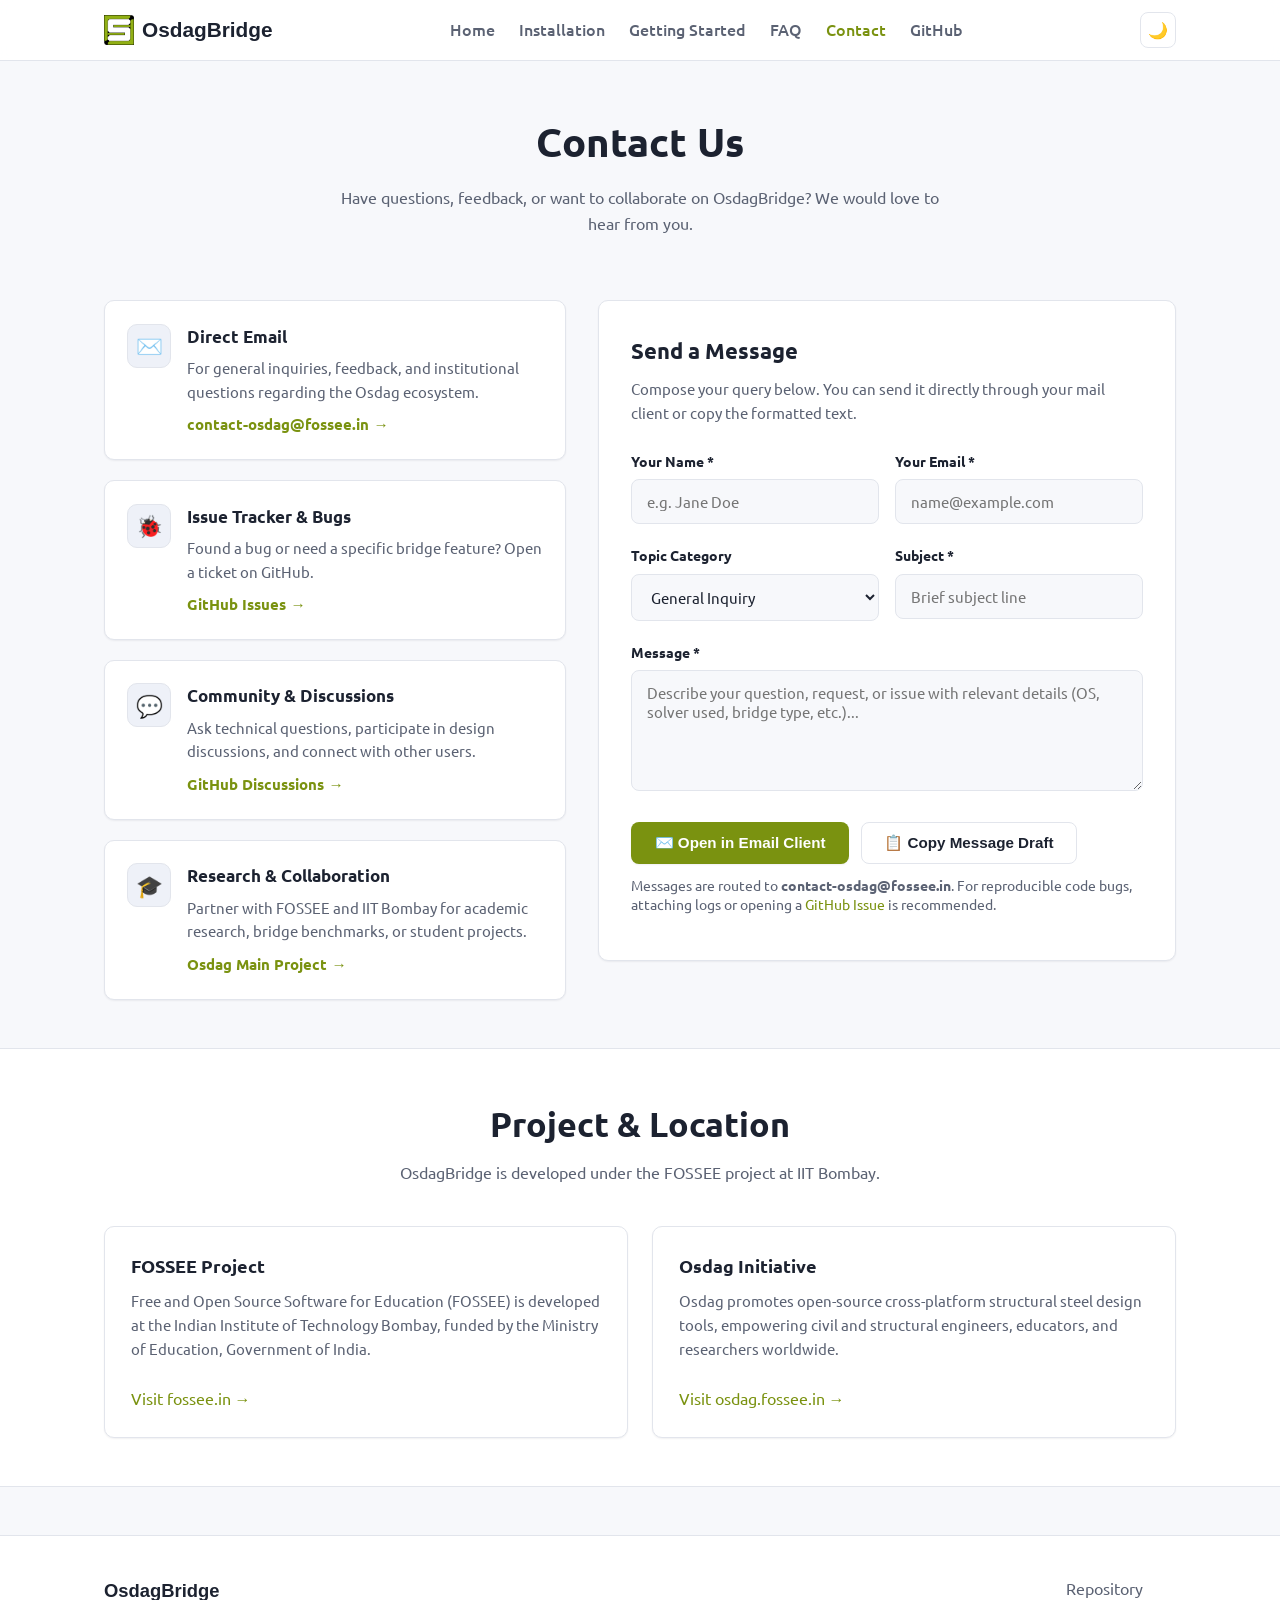
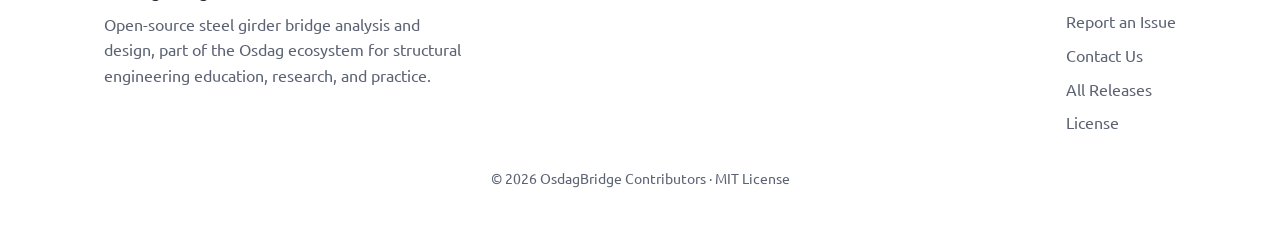
==== docs/contact.html @ c096ef97 "feat: add contact us page" ====
<!doctype html>
<html lang="en">
<head>
  <meta charset="utf-8" />
  <meta name="viewport" content="width=device-width, initial-scale=1" />
  <title>Contact Us — OsdagBridge</title>
  <meta name="description" content="Get in touch with the OsdagBridge and Osdag development teams at FOSSEE, IIT Bombay." />
  <link rel="stylesheet" href="assets/style.css" />
  <link rel="icon" type="image/svg+xml" href="assets/images/osdag_logo.png" />
</head>
<body>
  <header class="navbar">
    <div class="nav-container">
      <a href="index.html" class="brand"><img src="assets/images/osdag_logo.png" alt="osdag logo" width="30" height="30"></img>OsdagBridge</a>
      <nav class="nav-links" id="navLinks">
        <a href="index.html">Home</a>
        <a href="installation.html">Installation</a>
        <a href="getting-started.html">Getting Started</a>
        <a href="faq.html">FAQ</a>
        <a href="contact.html">Contact</a>
        <a href="https://github.com/garvit000/OsdagBridge" target="_blank" rel="noopener">GitHub</a>
      </nav>
      <div class="nav-actions">
        <button id="themeToggle" class="icon-btn" aria-label="Toggle theme">🌙</button>
        <button id="navToggle" class="icon-btn nav-toggle" aria-label="Toggle menu">☰</button>
      </div>
    </div>
  </header>

  <main>
    <div class="page-header container">
      <h1>Contact Us</h1>
      <p>Have questions, feedback, or want to collaborate on OsdagBridge? We would love to hear from you.</p>
    </div>

    <section>
      <div class="container">
        <div class="contact-layout">
          <!-- Left Column: Contact Channels -->
          <div class="contact-card-grid">
            <div class="contact-card">
              <div class="contact-card-icon">✉️</div>
              <div class="contact-card-content">
                <h3>Direct Email</h3>
                <p>For general inquiries, feedback, and institutional questions regarding the Osdag ecosystem.</p>
                <a class="contact-link" href="mailto:contact-osdag@fossee.in">contact-osdag@fossee.in →</a>
              </div>
            </div>

            <div class="contact-card">
              <div class="contact-card-icon">🐞</div>
              <div class="contact-card-content">
                <h3>Issue Tracker &amp; Bugs</h3>
                <p>Found a bug or need a specific bridge feature? Open a ticket on GitHub.</p>
                <a class="contact-link" href="https://github.com/garvit000/OsdagBridge/issues" target="_blank" rel="noopener">GitHub Issues →</a>
              </div>
            </div>

            <div class="contact-card">
              <div class="contact-card-icon">💬</div>
              <div class="contact-card-content">
                <h3>Community &amp; Discussions</h3>
                <p>Ask technical questions, participate in design discussions, and connect with other users.</p>
                <a class="contact-link" href="https://github.com/garvit000/OsdagBridge/discussions" target="_blank" rel="noopener">GitHub Discussions →</a>
              </div>
            </div>

            <div class="contact-card">
              <div class="contact-card-icon">🎓</div>
              <div class="contact-card-content">
                <h3>Research &amp; Collaboration</h3>
                <p>Partner with FOSSEE and IIT Bombay for academic research, bridge benchmarks, or student projects.</p>
                <a class="contact-link" href="https://osdag.fossee.in" target="_blank" rel="noopener">Osdag Main Project →</a>
              </div>
            </div>
          </div>

          <!-- Right Column: Interactive Message Composer -->
          <div class="form-box">
            <h2>Send a Message</h2>
            <p class="form-subtitle">Compose your query below. You can send it directly through your mail client or copy the formatted text.</p>

            <form id="contactForm">
              <div class="form-row">
                <div class="form-group">
                  <label for="senderName">Your Name *</label>
                  <input type="text" id="senderName" class="form-control" placeholder="e.g. Jane Doe" required />
                </div>
                <div class="form-group">
                  <label for="senderEmail">Your Email *</label>
                  <input type="email" id="senderEmail" class="form-control" placeholder="name@example.com" required />
                </div>
              </div>

              <div class="form-row">
                <div class="form-group">
                  <label for="msgCategory">Topic Category</label>
                  <select id="msgCategory" class="form-control">
                    <option value="General Inquiry">General Inquiry</option>
                    <option value="Bug Report / Solver Issue">Bug Report / Solver Issue</option>
                    <option value="Feature Suggestion">Feature Suggestion</option>
                    <option value="IRC Code Compliance">IRC Code Compliance</option>
                    <option value="Academic / Research Collaboration">Academic / Research Collaboration</option>
                    <option value="Contributing Code">Contributing Code</option>
                  </select>
                </div>
                <div class="form-group">
                  <label for="msgSubject">Subject *</label>
                  <input type="text" id="msgSubject" class="form-control" placeholder="Brief subject line" required />
                </div>
              </div>

              <div class="form-group">
                <label for="msgContent">Message *</label>
                <textarea id="msgContent" class="form-control" rows="5" placeholder="Describe your question, request, or issue with relevant details (OS, solver used, bridge type, etc.)..." required></textarea>
              </div>

              <div class="form-actions">
                <button type="submit" class="btn btn-primary" id="btnSendEmail">
                  ✉️ Open in Email Client
                </button>
                <button type="button" class="btn btn-secondary" id="btnCopyMessage">
                  📋 Copy Message Draft
                </button>
              </div>

              <div id="formStatus" class="status-box"></div>
              <p class="form-notice">
                Messages are routed to <strong>contact-osdag@fossee.in</strong>. For reproducible code bugs, attaching logs or opening a <a href="https://github.com/garvit000/OsdagBridge/issues" target="_blank" rel="noopener">GitHub Issue</a> is recommended.
              </p>
            </form>
          </div>
        </div>
      </div>
    </section>

    <!-- Location & Project Info -->
    <section class="alt">
      <div class="container">
        <div class="section-title">
          <h2>Project &amp; Location</h2>
          <p>OsdagBridge is developed under the FOSSEE project at IIT Bombay.</p>
        </div>
        <div class="grid">
          <div class="card">
            <h3>FOSSEE Project</h3>
            <p>Free and Open Source Software for Education (FOSSEE) is developed at the Indian Institute of Technology Bombay, funded by the Ministry of Education, Government of India.</p>
            <div class="mt-2">
              <a href="https://fossee.in" target="_blank" rel="noopener">Visit fossee.in →</a>
            </div>
          </div>
          <div class="card">
            <h3>Osdag Initiative</h3>
            <p>Osdag promotes open-source cross-platform structural steel design tools, empowering civil and structural engineers, educators, and researchers worldwide.</p>
            <div class="mt-2">
              <a href="https://osdag.fossee.in" target="_blank" rel="noopener">Visit osdag.fossee.in →</a>
            </div>
          </div>
        </div>
      </div>
    </section>
  </main>

  <footer class="footer">
    <div class="footer-container">
      <div>
        <strong class="brand-title">OsdagBridge</strong>
        <p>Open-source steel girder bridge analysis and design, part of the Osdag ecosystem for structural engineering education, research, and practice.</p>
      </div>
      <div class="footer-links">
        <a href="https://github.com/garvit000/OsdagBridge" target="_blank" rel="noopener">Repository</a>
        <a href="https://github.com/garvit000/OsdagBridge/issues" target="_blank" rel="noopener">Report an Issue</a>
        <a href="contact.html">Contact Us</a>
        <a href="https://github.com/garvit000/OsdagBridge/releases" target="_blank" rel="noopener">All Releases</a>
        <a href="https://github.com/garvit000/OsdagBridge/blob/dev/LICENSE" target="_blank" rel="noopener">License</a>
      </div>
    </div>
    <p class="footer-note">© 2026 OsdagBridge Contributors · MIT License</p>
  </footer>

  <script src="assets/script.js"></script>
  <script>
    (function () {
      var contactForm = document.getElementById("contactForm");
      var btnCopy = document.getElementById("btnCopyMessage");
      var statusBox = document.getElementById("formStatus");

      function formatDraft() {
        var name = document.getElementById("senderName").value.trim();
        var email = document.getElementById("senderEmail").value.trim();
        var category = document.getElementById("msgCategory").value;
        var subject = document.getElementById("msgSubject").value.trim();
        var message = document.getElementById("msgContent").value.trim();

        var fullSubject = "[OsdagBridge] [" + category + "] " + (subject || "Inquiry");
        var body = "Name: " + name + "\n" +
                   "Email: " + email + "\n" +
                   "Category: " + category + "\n\n" +
                   "Message:\n" + message + "\n\n" +
                   "---\nSent via OsdagBridge Docs Contact Form";

        return { fullSubject: fullSubject, body: body, name: name, email: email, message: message };
      }

      function showStatus(text, type) {
        statusBox.className = "status-box " + type;
        statusBox.textContent = text;
        statusBox.style.display = "block";
      }

      if (contactForm) {
        contactForm.addEventListener("submit", function (e) {
          e.preventDefault();
          var draft = formatDraft();
          if (!draft.name || !draft.email || !draft.message) {
            showStatus("Please fill in all required fields (Name, Email, Subject, Message).", "info");
            return;
          }

          var mailtoUrl = "mailto:contact-osdag@fossee.in?subject=" +
            encodeURIComponent(draft.fullSubject) +
            "&body=" + encodeURIComponent(draft.body);

          showStatus("Launching your email client...", "success");
          window.location.href = mailtoUrl;
        });
      }

      if (btnCopy) {
        btnCopy.addEventListener("click", function () {
          var draft = formatDraft();
          if (!draft.message) {
            showStatus("Please write a message before copying.", "info");
            return;
          }

          var clipboardText = "To: contact-osdag@fossee.in\n" +
                              "Subject: " + draft.fullSubject + "\n\n" +
                              draft.body;

          if (navigator.clipboard && navigator.clipboard.writeText) {
            navigator.clipboard.writeText(clipboardText).then(function () {
              showStatus("✓ Message draft copied to clipboard! You can paste it into any email or chat client.", "success");
            }).catch(function () {
              showStatus("Unable to automatically copy. Please select and copy manually.", "info");
            });
          } else {
            showStatus("Clipboard API not available. Please send directly using 'Open in Email Client'.", "info");
          }
        });
      }
    })();
  </script>
</body>
</html>
---- docs/assets/style.css ----
/* ==========================================================================
   OsdagBridge Documentation Site — shared styles
   ========================================================================== */

@import url('https://fonts.cdnfonts.com/css/aaargh');
@import url('https://fonts.googleapis.com/css2?family=Ubuntu:wght@400;500;700&display=swap');

:root {
  --font-title: "Aaargh", "Segoe UI", sans-serif;
  --font-body: "Ubuntu", "Segoe UI", -apple-system, BlinkMacSystemFont, Roboto, Helvetica, Arial, sans-serif;
  --color-bg: #f7f8fb;
  --color-bg-alt: #ffffff;
  --color-surface: #ffffff;
  --color-border: #e2e5ec;
  --color-text: #1c2230;
  --color-text-muted: #5b6273;
  --color-brand: #7a9210;
  --color-brand-dark: #5f720c;
  --color-brand-contrast: #ffffff;
  --color-accent: #16a085;
  --color-code-bg: #eef1f8;
  --color-header-bg: rgba(255, 255, 255, 0.9);
  --shadow-sm: 0 1px 2px rgba(20, 24, 38, 0.06);
  --shadow-md: 0 8px 24px rgba(20, 24, 38, 0.08);
  --radius: 10px;
  --max-width: 1120px;
}

:root[data-theme="dark"] {
  --color-bg: #10131c;
  --color-bg-alt: #161a26;
  --color-surface: #1a1f2c;
  --color-border: #2a2f3d;
  --color-text: #e8eaf1;
  --color-text-muted: #a3a9bb;
  --color-brand: #a3c22e;
  --color-brand-dark: #b8d454;
  --color-brand-contrast: #0c0e14;
  --color-accent: #2ed3a8;
  --color-code-bg: #1f2430;
  --color-header-bg: rgba(16, 19, 28, 0.85);
  --shadow-sm: 0 1px 2px rgba(0, 0, 0, 0.4);
  --shadow-md: 0 8px 24px rgba(0, 0, 0, 0.45);
}

@media (prefers-color-scheme: dark) {
  :root:not([data-theme="light"]) {
    --color-bg: #10131c;
    --color-bg-alt: #161a26;
    --color-surface: #1a1f2c;
    --color-border: #2a2f3d;
    --color-text: #e8eaf1;
    --color-text-muted: #a3a9bb;
    --color-brand: #a3c22e;
    --color-brand-dark: #b8d454;
    --color-brand-contrast: #0c0e14;
    --color-accent: #2ed3a8;
    --color-code-bg: #1f2430;
    --color-header-bg: rgba(16, 19, 28, 0.85);
    --shadow-sm: 0 1px 2px rgba(0, 0, 0, 0.4);
    --shadow-md: 0 8px 24px rgba(0, 0, 0, 0.45);
  }
}

* {
  box-sizing: border-box;
}

html {
  scroll-behavior: smooth;
}

body {
  margin: 0;
  font-family: var(--font-body);
  background: var(--color-bg);
  color: var(--color-text);
  transition: background-color 0.2s ease, color 0.2s ease;
  line-height: 1.6;
}

img {
  max-width: 100%;
  display: block;
}

a {
  color: var(--color-brand);
  text-decoration: none;
}

a:hover {
  text-decoration: underline;
}

code, pre {
  font-family: "Cascadia Code", "Fira Code", Consolas, Menlo, monospace;
}

code {
  background: var(--color-code-bg);
  padding: 0.15em 0.4em;
  border-radius: 5px;
  font-size: 0.92em;
}

pre {
  background: var(--color-code-bg);
  border: 1px solid var(--color-border);
  border-radius: var(--radius);
  padding: 1rem 1.1rem;
  overflow-x: auto;
}

pre code {
  background: none;
  padding: 0;
}

.container {
  max-width: var(--max-width);
  margin: 0 auto;
  padding: 0 1.5rem;
}

/* ---------------------------------- Navbar -------------------------------- */

.navbar {
  position: sticky;
  top: 0;
  z-index: 50;
  backdrop-filter: blur(8px);
  background: var(--color-header-bg);
  border-bottom: 1px solid var(--color-border);
}

.nav-container {
  max-width: var(--max-width);
  margin: 0 auto;
  padding: 0.75rem 1.5rem;
  display: flex;
  align-items: center;
  justify-content: space-between;
  gap: 1rem;
}

.brand {
  display: flex;
  align-items: center;
  gap: 0.5rem;
  font-family: var(--font-title);
  font-weight: 700;
  font-size: 1.3rem;
  color: var(--color-text);
}

.brand:hover {
  text-decoration: none;
}

.brand-title {
  font-family: var(--font-title);
  font-size: 1.15rem;
}

.nav-links {
  display: flex;
  align-items: center;
  gap: 1.5rem;
  font-weight: 500;
}

.nav-links a {
  color: var(--color-text-muted);
  white-space: nowrap;
}

.nav-links a.active,
.nav-links a:hover {
  color: var(--color-brand);
  text-decoration: none;
}

.nav-actions {
  display: flex;
  align-items: center;
  gap: 0.5rem;
}

.icon-btn {
  background: none;
  border: 1px solid var(--color-border);
  color: var(--color-text);
  border-radius: 8px;
  width: 2.25rem;
  height: 2.25rem;
  display: inline-flex;
  align-items: center;
  justify-content: center;
  cursor: pointer;
  font-size: 1rem;
  transition: background-color 0.15s ease, transform 0.15s ease;
}

.icon-btn:hover {
  background: var(--color-code-bg);
}

.nav-toggle {
  display: none;
}

/* --------------------------------- Buttons -------------------------------- */

.btn {
  display: inline-flex;
  align-items: center;
  justify-content: center;
  gap: 0.5rem;
  padding: 0.7rem 1.4rem;
  border-radius: 8px;
  font-weight: 600;
  font-size: 0.95rem;
  border: 1px solid transparent;
  cursor: pointer;
  transition: transform 0.12s ease, box-shadow 0.12s ease, background-color 0.12s ease;
}

.btn:hover {
  text-decoration: none;
  transform: translateY(-1px);
}

.btn-primary {
  background: var(--color-brand);
  color: var(--color-brand-contrast);
  box-shadow: var(--shadow-sm);
}

.btn-primary:hover {
  background: var(--color-brand-dark);
}

.btn-secondary {
  background: var(--color-surface);
  color: var(--color-text);
  border-color: var(--color-border);
}

.btn-secondary:hover {
  border-color: var(--color-brand);
}

.btn-group {
  display: flex;
  flex-wrap: wrap;
  gap: 0.85rem;
}

/* ---------------------------------- Hero ---------------------------------- */

.hero {
  padding: 4.5rem 0 3.5rem;
  text-align: center;
}

.hero .eyebrow {
  display: inline-block;
  background: var(--color-code-bg);
  color: var(--color-brand);
  padding: 0.3rem 0.85rem;
  border-radius: 999px;
  font-size: 0.8rem;
  font-weight: 700;
  letter-spacing: 0.04em;
  text-transform: uppercase;
  margin-bottom: 1.25rem;
}

.hero h1 {
  font-size: clamp(2rem, 5vw, 3.1rem);
  margin: 0 0 1rem;
  letter-spacing: -0.02em;
}

.hero p.lead {
  font-size: 1.15rem;
  color: var(--color-text-muted);
  max-width: 640px;
  margin: 0 auto 2rem;
}

.hero .btn-group {
  justify-content: center;
}

/* ------------------------------- Page header ------------------------------ */

.page-header {
  padding: 3rem 0 1rem;
  text-align: center;
}

.page-header h1 {
  font-size: clamp(1.8rem, 4vw, 2.5rem);
  margin: 0 0 0.75rem;
}

.page-header p {
  color: var(--color-text-muted);
  max-width: 620px;
  margin: 0 auto;
}

/* --------------------------------- Sections -------------------------------- */

section {
  padding: 3rem 0;
}

section.alt {
  background: var(--color-bg-alt);
  border-top: 1px solid var(--color-border);
  border-bottom: 1px solid var(--color-border);
}

.section-title {
  text-align: center;
  margin-bottom: 2.5rem;
}

.section-title h2 {
  font-size: clamp(1.6rem, 3.5vw, 2.1rem);
  margin: 0 0 0.6rem;
}

.section-title p {
  color: var(--color-text-muted);
  max-width: 560px;
  margin: 0 auto;
}

/* ----------------------------------- Grid ---------------------------------- */

.grid {
  display: grid;
  gap: 1.5rem;
  grid-template-columns: repeat(auto-fit, minmax(400px, 1fr));
}

.card {
  background: var(--color-surface);
  border: 1px solid var(--color-border);
  border-radius: var(--radius);
  padding: 1.6rem;
  box-shadow: var(--shadow-sm);
  transition: transform 0.15s ease, box-shadow 0.15s ease;
}

.card:hover {
  transform: translateY(-3px);
  box-shadow: var(--shadow-md);
}

.card h3 {
  margin: 0 0 0.5rem;
  font-size: 1.1rem;
}

.card p {
  margin: 0;
  color: var(--color-text-muted);
  font-size: 0.95rem;
}

/* ------------------------------- Screenshots ------------------------------- */

.screenshot {
  border: 1px solid var(--color-border);
  border-radius: var(--radius);
  background: var(--color-code-bg);
  overflow: hidden;
}

.screenshot img {
  display: block;
  width: 100%;
  aspect-ratio: 16 / 9;
  object-fit: cover;
}

.screenshot .label {
  display: block;
  font-weight: 600;
  color: var(--color-text);
  text-align: center;
  padding: 0.75rem 1rem;
}

/* ------------------------------- Install steps ------------------------------ */

.steps {
  counter-reset: step;
  list-style: none;
  padding: 0;
  margin: 0;
}

.steps li {
  position: relative;
  padding: 0 0 1.75rem 3rem;
  border-left: 2px solid var(--color-border);
  margin-left: 1rem;
}

.steps li:last-child {
  border-color: transparent;
  padding-bottom: 0;
}

.steps li::before {
  counter-increment: step;
  content: counter(step);
  position: absolute;
  left: -1.1rem;
  top: 0;
  width: 2.1rem;
  height: 2.1rem;
  border-radius: 50%;
  background: var(--color-brand);
  color: var(--color-brand-contrast);
  font-weight: 700;
  display: flex;
  align-items: center;
  justify-content: center;
  font-size: 0.9rem;
}

.steps h3 {
  margin: 0 0 0.4rem;
  font-size: 1.05rem;
}

.steps p {
  margin: 0 0 0.6rem;
  color: var(--color-text-muted);
}

/* ------------------------------------ Tabs ---------------------------------- */

.tabs {
  display: flex;
  gap: 0.5rem;
  border-bottom: 1px solid var(--color-border);
  margin-bottom: 1.5rem;
  flex-wrap: wrap;
}

.tab-btn {
  background: none;
  border: none;
  padding: 0.7rem 1.1rem;
  font-weight: 600;
  font-size: 0.95rem;
  color: var(--color-text-muted);
  cursor: pointer;
  border-bottom: 2px solid transparent;
}

.tab-btn.active {
  color: var(--color-brand);
  border-color: var(--color-brand);
}

.tab-panel {
  display: none;
}

.tab-panel.active {
  display: block;
}

/* ------------------------------------ FAQ ------------------------------------ */

.faq-item {
  background: var(--color-surface);
  border: 1px solid var(--color-border);
  border-radius: var(--radius);
  margin-bottom: 0.85rem;
  overflow: hidden;
}

.faq-item summary {
  cursor: pointer;
  list-style: none;
  padding: 1.1rem 1.4rem;
  font-weight: 600;
  display: flex;
  align-items: center;
  justify-content: space-between;
  gap: 1rem;
}

.faq-item summary::-webkit-details-marker {
  display: none;
}

.faq-item summary::after {
  content: "+";
  font-size: 1.3rem;
  color: var(--color-brand);
  transition: transform 0.15s ease;
  flex-shrink: 0;
}

.faq-item[open] summary::after {
  transform: rotate(45deg);
}

.faq-item .faq-body {
  padding: 0 1.4rem 1.2rem;
  color: var(--color-text-muted);
}

/* ------------------------------ Callout / notes ------------------------------ */

.callout {
  border: 1px solid var(--color-border);
  border-left: 4px solid var(--color-brand);
  background: var(--color-bg-alt);
  border-radius: 8px;
  padding: 1rem 1.25rem;
  margin: 1.25rem 0;
}

.callout.warning {
  border-left-color: #d68a00;
}

.callout strong {
  display: block;
  margin-bottom: 0.25rem;
}

/* ------------------------------------ Footer ---------------------------------- */

.footer {
  border-top: 1px solid var(--color-border);
  background: var(--color-bg-alt);
  margin-top: 3rem;
  padding: 2.5rem 0 1.5rem;
}

.footer-container {
  display: flex;
  flex-wrap: wrap;
  gap: 2rem;
  justify-content: space-between;
  max-width: var(--max-width);
  margin: 0 auto;
  padding: 0 1.5rem;
}

.footer-container p {
  color: var(--color-text-muted);
  max-width: 360px;
  margin: 0.4rem 0 0;
}

.footer-links {
  display: flex;
  flex-direction: column;
  gap: 0.5rem;
}

.footer-links a {
  color: var(--color-text-muted);
}

.footer-links a:hover {
  color: var(--color-brand);
}

.footer-note {
  text-align: center;
  color: var(--color-text-muted);
  font-size: 0.85rem;
  margin-top: 2rem;
}

/* ------------------------------------ Forms & Contact ------------------------- */

.contact-layout {
  display: grid;
  grid-template-columns: 1fr 1.25fr;
  gap: 2rem;
  align-items: start;
}

.contact-card-grid {
  display: grid;
  gap: 1.25rem;
}

.contact-card {
  background: var(--color-surface);
  border: 1px solid var(--color-border);
  border-radius: var(--radius);
  padding: 1.4rem;
  box-shadow: var(--shadow-sm);
  display: flex;
  gap: 1rem;
  align-items: flex-start;
  transition: transform 0.15s ease, box-shadow 0.15s ease, border-color 0.15s ease;
}

.contact-card:hover {
  transform: translateY(-2px);
  box-shadow: var(--shadow-md);
  border-color: var(--color-brand);
}

.contact-card-icon {
  width: 2.75rem;
  height: 2.75rem;
  border-radius: 10px;
  background: var(--color-code-bg);
  border: 1px solid var(--color-border);
  display: flex;
  align-items: center;
  justify-content: center;
  font-size: 1.35rem;
  flex-shrink: 0;
}

.contact-card-content h3 {
  margin: 0 0 0.35rem;
  font-size: 1.05rem;
}

.contact-card-content p {
  margin: 0 0 0.5rem;
  color: var(--color-text-muted);
  font-size: 0.92rem;
}

.contact-card-content .contact-link {
  font-weight: 600;
  font-size: 0.95rem;
  word-break: break-all;
  display: inline-flex;
  align-items: center;
  gap: 0.35rem;
}

.form-box {
  background: var(--color-surface);
  border: 1px solid var(--color-border);
  border-radius: var(--radius);
  padding: 2rem;
  box-shadow: var(--shadow-sm);
}

.form-box h2 {
  font-size: 1.4rem;
  margin: 0 0 0.5rem;
}

.form-box p.form-subtitle {
  color: var(--color-text-muted);
  font-size: 0.95rem;
  margin: 0 0 1.5rem;
}

.form-row {
  display: grid;
  grid-template-columns: 1fr 1fr;
  gap: 1rem;
}

.form-group {
  margin-bottom: 1.25rem;
}

.form-group label {
  display: block;
  font-weight: 600;
  font-size: 0.9rem;
  margin-bottom: 0.4rem;
  color: var(--color-text);
}

.form-control {
  width: 100%;
  padding: 0.75rem 0.9rem;
  font-family: var(--font-body);
  font-size: 0.95rem;
  background: var(--color-bg);
  color: var(--color-text);
  border: 1px solid var(--color-border);
  border-radius: 8px;
  outline: none;
  transition: border-color 0.15s ease, box-shadow 0.15s ease, background-color 0.2s ease;
}

.form-control:focus {
  border-color: var(--color-brand);
  box-shadow: 0 0 0 3px rgba(122, 146, 16, 0.18);
}

select.form-control {
  cursor: pointer;
}

textarea.form-control {
  resize: vertical;
  min-height: 120px;
}

.form-actions {
  display: flex;
  flex-wrap: wrap;
  gap: 0.75rem;
  align-items: center;
  margin-top: 1.5rem;
}

.form-notice {
  font-size: 0.85rem;
  color: var(--color-text-muted);
  margin-top: 0.75rem;
  line-height: 1.4;
}

.status-box {
  padding: 0.85rem 1.1rem;
  border-radius: 8px;
  font-size: 0.9rem;
  margin-top: 1rem;
  display: none;
}

.status-box.success {
  display: block;
  background: rgba(46, 211, 168, 0.15);
  border: 1px solid var(--color-accent);
  color: var(--color-text);
}

.status-box.info {
  display: block;
  background: var(--color-code-bg);
  border: 1px solid var(--color-border);
  color: var(--color-text);
}

/* ------------------------------------ Utility ---------------------------------- */

.text-center {
  text-align: center;
}

.mt-2 {
  margin-top: 1.5rem;
}

.badge-row {
  display: flex;
  flex-wrap: wrap;
  gap: 0.4rem;
  justify-content: center;
  margin-bottom: 1.25rem;
}

.badge-row img {
  height: 20px;
}

/* ------------------------------------ Responsive -------------------------------- */

@media (max-width: 900px) {
  .contact-layout {
    grid-template-columns: 1fr;
  }
}

@media (max-width: 780px) {
  .nav-links {
    position: absolute;
    top: 100%;
    left: 0;
    right: 0;
    background: var(--color-surface);
    border-bottom: 1px solid var(--color-border);
    flex-direction: column;
    align-items: flex-start;
    padding: 1rem 1.5rem;
    gap: 1rem;
    display: none;
    box-shadow: var(--shadow-md);
  }

  .nav-links.open {
    display: flex;
  }

  .nav-toggle {
    display: inline-flex;
  }

  .footer-container {
    flex-direction: column;
  }

  .form-row {
    grid-template-columns: 1fr;
  }
}
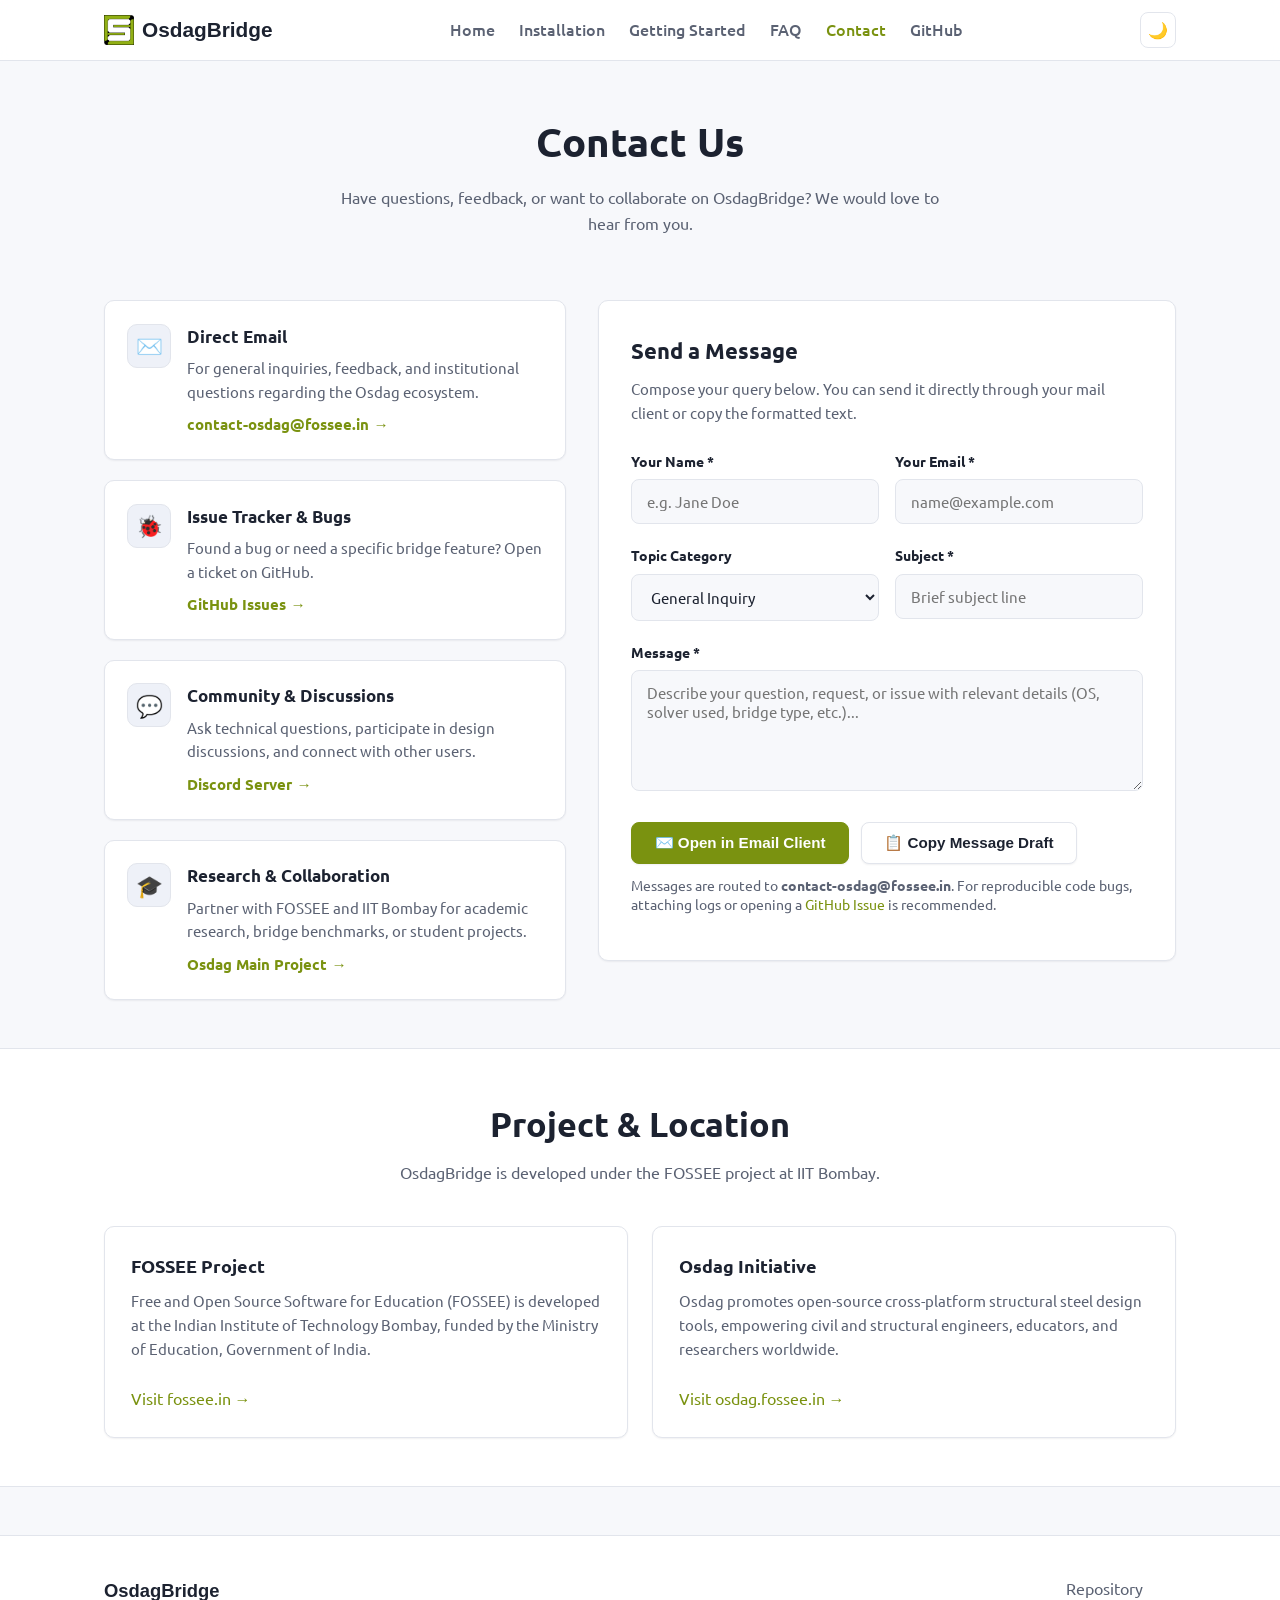
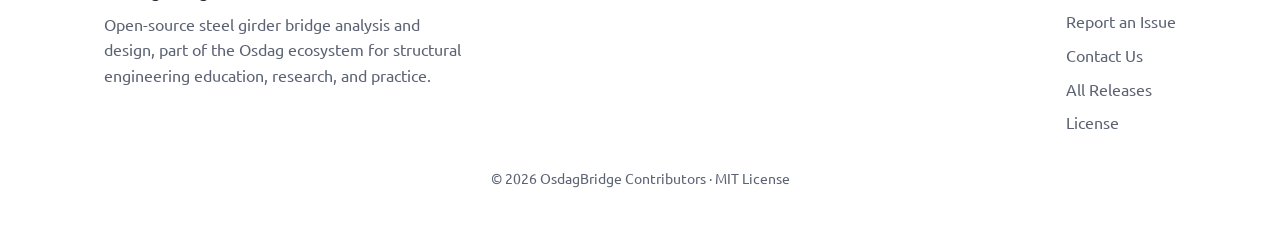
==== commit e6660e7a: "update description and  button styling and update discord link in contact page" ====
--- a/docs/contact.html
+++ b/docs/contact.html
@@ -61,7 +61,7 @@
               <div class="contact-card-content">
                 <h3>Community &amp; Discussions</h3>
                 <p>Ask technical questions, participate in design discussions, and connect with other users.</p>
-                <a class="contact-link" href="https://github.com/garvit000/OsdagBridge/discussions" target="_blank" rel="noopener">GitHub Discussions →</a>
+                <a class="contact-link" href="https://discord.gg/jkNjU53Mhz" target="_blank" rel="noopener">Discord Server →</a>
               </div>
             </div>
 
--- a/docs/assets/style.css
+++ b/docs/assets/style.css
@@ -223,7 +223,7 @@
   font-size: 0.95rem;
   border: 1px solid transparent;
   cursor: pointer;
-  transition: transform 0.12s ease, box-shadow 0.12s ease, background-color 0.12s ease;
+  transition: transform 0.15s ease, box-shadow 0.15s ease, background-color 0.15s ease, color 0.15s ease, border-color 0.15s ease;
 }
 
 .btn:hover {
@@ -234,20 +234,25 @@
 .btn-primary {
   background: var(--color-brand);
   color: var(--color-brand-contrast);
+  border-color: var(--color-brand);
   box-shadow: var(--shadow-sm);
 }
 
 .btn-primary:hover {
   background: var(--color-brand-dark);
+  border-color: var(--color-brand-dark);
 }
 
 .btn-secondary {
   background: var(--color-surface);
   color: var(--color-text);
   border-color: var(--color-border);
+  box-shadow: var(--shadow-sm);
 }
 
 .btn-secondary:hover {
+  background: var(--color-brand);
+  color: var(--color-brand-contrast);
   border-color: var(--color-brand);
 }
 
